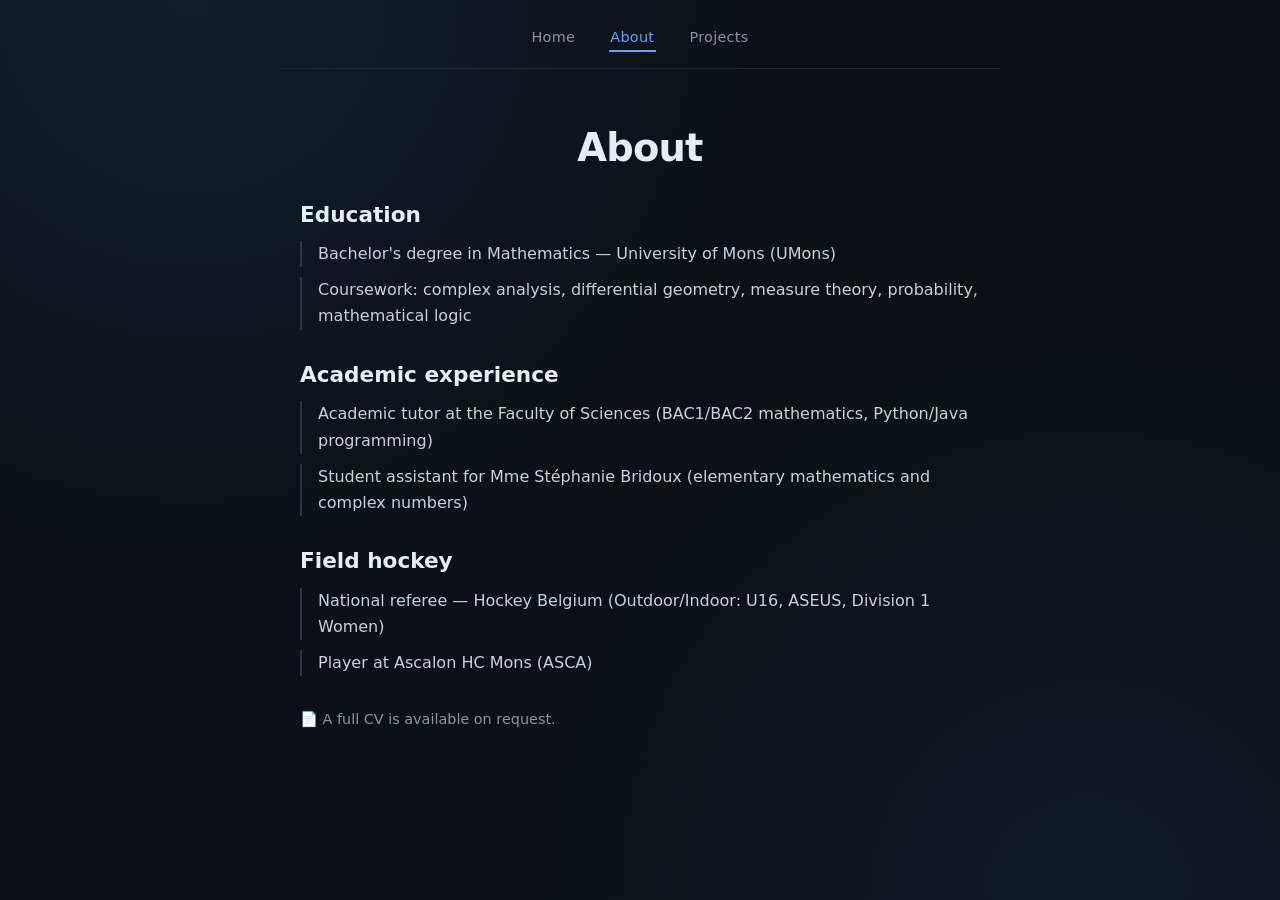
==== about.html @ 814d746b "Redesign: English site, merged contact into homepage, cleanup" ====
<!DOCTYPE html>
<html lang="en">
<head>
  <meta charset="UTF-8">
  <meta name="viewport" content="width=device-width, initial-scale=1.0">
  <title>About — Loïc Pilette</title>
  <link rel="icon" type="image/svg+xml" href="favicon.svg">
  <link rel="stylesheet" href="style.css">
</head>
<body>
  <div class="navbar">
    <button class="nav-toggle" onclick="toggleNav()">☰</button>
    <div class="nav-links" id="navLinks">
      <a href="index.html">Home</a>
      <a href="about.html" class="active">About</a>
      <a href="projects.html">Projects</a>
    </div>
  </div>

  <div class="content">
    <h1>About</h1>

    <h2>Education</h2>
    <ul>
      <li>
        <!-- TODO: describe your degree, specialization, chosen options -->
        Bachelor's degree in Mathematics — University of Mons (UMons)
      </li>
      <li>
        <!-- TODO: mention standout courses or future direction -->
        Coursework: complex analysis, differential geometry, measure theory, probability, mathematical logic
      </li>
    </ul>

    <h2>Academic experience</h2>
    <ul>
      <li>
        <!-- TODO: add dates and specifics of your role -->
        Academic tutor at the Faculty of Sciences (BAC1/BAC2 mathematics, Python/Java programming)
      </li>
      <li>
        <!-- TODO: add a sentence about what this involves -->
        Student assistant for Mme Stéphanie Bridoux (elementary mathematics and complex numbers)
      </li>
    </ul>

    <h2>Field hockey</h2>
    <ul>
      <li>
        <!-- TODO: add how long you've been refereeing, level reached -->
        National referee — Hockey Belgium (Outdoor/Indoor: U16, ASEUS, Division 1 Women)
      </li>
      <li>Player at Ascalon HC Mons (ASCA)</li>
    </ul>

    <p style="margin-top: 2rem; color: #8b949e; font-size: 0.9rem;">
      <!-- TODO: link to a PDF resume/CV here if you have one -->
      📄 A full CV is available on request.
    </p>
  </div>

  <script src="nav.js"></script>
</body>
</html>
---- style.css ----
* {
  margin: 0;
  padding: 0;
  box-sizing: border-box;
}

html {
  font-size: 16px;
  scroll-behavior: smooth;
}

body {
  font-family: 'Segoe UI', system-ui, -apple-system, sans-serif;
  background: #0d1117;
  background-image:
    radial-gradient(circle at 15% 0%, rgba(88, 166, 255, 0.08), transparent 40%),
    radial-gradient(circle at 85% 100%, rgba(88, 166, 255, 0.05), transparent 40%);
  color: #e6edf3;
  display: flex;
  flex-direction: column;
  align-items: center;
  min-height: 100vh;
  padding: 1.5rem;
}

/* --- Navigation --- */

.navbar {
  width: 100%;
  max-width: 720px;
  display: flex;
  align-items: center;
  justify-content: center;
  position: relative;
  margin-bottom: 3.5rem;
  padding-bottom: 1rem;
  border-bottom: 1px solid #21262d;
}

.nav-brand {
  position: absolute;
  left: 0;
  display: flex;
  align-items: center;
  gap: 0.5rem;
  color: #e6edf3;
  text-decoration: none;
  font-weight: 600;
  font-size: 0.95rem;
}

.nav-brand img {
  width: 22px;
  height: 22px;
  border-radius: 5px;
}

.nav-links {
  display: flex;
  gap: 2rem;
}

.nav-links a {
  color: #8b949e;
  text-decoration: none;
  font-size: 0.9rem;
  letter-spacing: 0.02em;
  padding: 0.3rem 0.1rem;
  border-bottom: 2px solid transparent;
  transition: color 0.2s, border-color 0.2s;
}

.nav-links a:hover,
.nav-links a.active {
  color: #58a6ff;
  border-bottom: 2px solid #58a6ff;
}

.nav-toggle {
  display: none;
  background: none;
  border: 1px solid #30363d;
  border-radius: 6px;
  color: #e6edf3;
  font-size: 1.1rem;
  padding: 0.3rem 0.7rem;
  cursor: pointer;
  position: absolute;
  right: 0;
}

/* --- Layout --- */

.card {
  max-width: 560px;
  width: 100%;
  text-align: center;
}

.content {
  max-width: 680px;
  width: 100%;
  text-align: left;
}

h1 {
  font-size: 2.4rem;
  font-weight: 700;
  margin-bottom: 0.6rem;
  text-align: center;
  letter-spacing: -0.02em;
}

h2 {
  font-size: 1.35rem;
  margin: 2rem 0 0.9rem;
  color: #e6edf3;
  font-weight: 600;
}

p.subtitle {
  color: #8b949e;
  font-size: 1.05rem;
  margin-bottom: 2rem;
  text-align: center;
}

p, li {
  color: #c9d1d9;
  line-height: 1.65;
}

ul {
  list-style: none;
  padding-left: 0;
}

li {
  margin-bottom: 0.6rem;
  padding-left: 1rem;
  border-left: 2px solid #30363d;
}

/* --- Links / buttons --- */

.links {
  display: flex;
  gap: 0.8rem;
  justify-content: center;
  flex-wrap: wrap;
}

.links a,
.card-link {
  color: #58a6ff;
  text-decoration: none;
  border: 1px solid #30363d;
  padding: 0.55rem 1.1rem;
  border-radius: 8px;
  font-size: 0.9rem;
  transition: background 0.2s, border-color 0.2s, transform 0.15s;
  display: inline-flex;
  align-items: center;
  gap: 0.4rem;
}

.links a:hover,
.card-link:hover {
  background: #161b22;
  border-color: #58a6ff;
  transform: translateY(-1px);
}

.btn-primary {
  background: #238636 !important;
  border-color: #2ea043 !important;
  color: #ffffff !important;
}

.btn-primary:hover {
  background: #2ea043 !important;
}

/* --- Project cards --- */

.project {
  border: 1px solid #30363d;
  border-radius: 10px;
  padding: 1.2rem 1.4rem;
  margin-bottom: 1.1rem;
  background: rgba(255, 255, 255, 0.015);
  transition: border-color 0.2s;
}

.project:hover {
  border-color: #3d444d;
}

.project h3 {
  color: #e6edf3;
  margin-bottom: 0.4rem;
  font-size: 1.1rem;
}

.project p {
  margin-bottom: 0.6rem;
}

.tag {
  display: inline-block;
  font-size: 0.72rem;
  color: #8b949e;
  border: 1px solid #30363d;
  border-radius: 20px;
  padding: 0.15rem 0.65rem;
  margin: 0.2rem 0.3rem 0 0;
}

/* --- Section divider --- */

.divider {
  width: 100%;
  max-width: 680px;
  border: none;
  border-top: 1px solid #21262d;
  margin: 2.5rem 0;
}

footer {
  margin-top: 2.5rem;
  font-size: 0.8rem;
  color: #484f58;
  text-align: center;
}

/* --- Responsive : mobile (< 600px) --- */

@media (max-width: 600px) {
  body {
    padding: 1.2rem;
  }

  h1 {
    font-size: 1.8rem;
  }

  h2 {
    font-size: 1.2rem;
  }

  .navbar {
    justify-content: flex-start;
  }

  .nav-toggle {
    display: block;
  }

  .nav-links {
    display: none;
    flex-direction: column;
    align-items: center;
    width: 100%;
    gap: 1.2rem;
    margin-top: 3rem;
  }

  .nav-links.open {
    display: flex;
  }

  .links {
    flex-direction: column;
    align-items: stretch;
  }

  .links a {
    justify-content: center;
  }
}
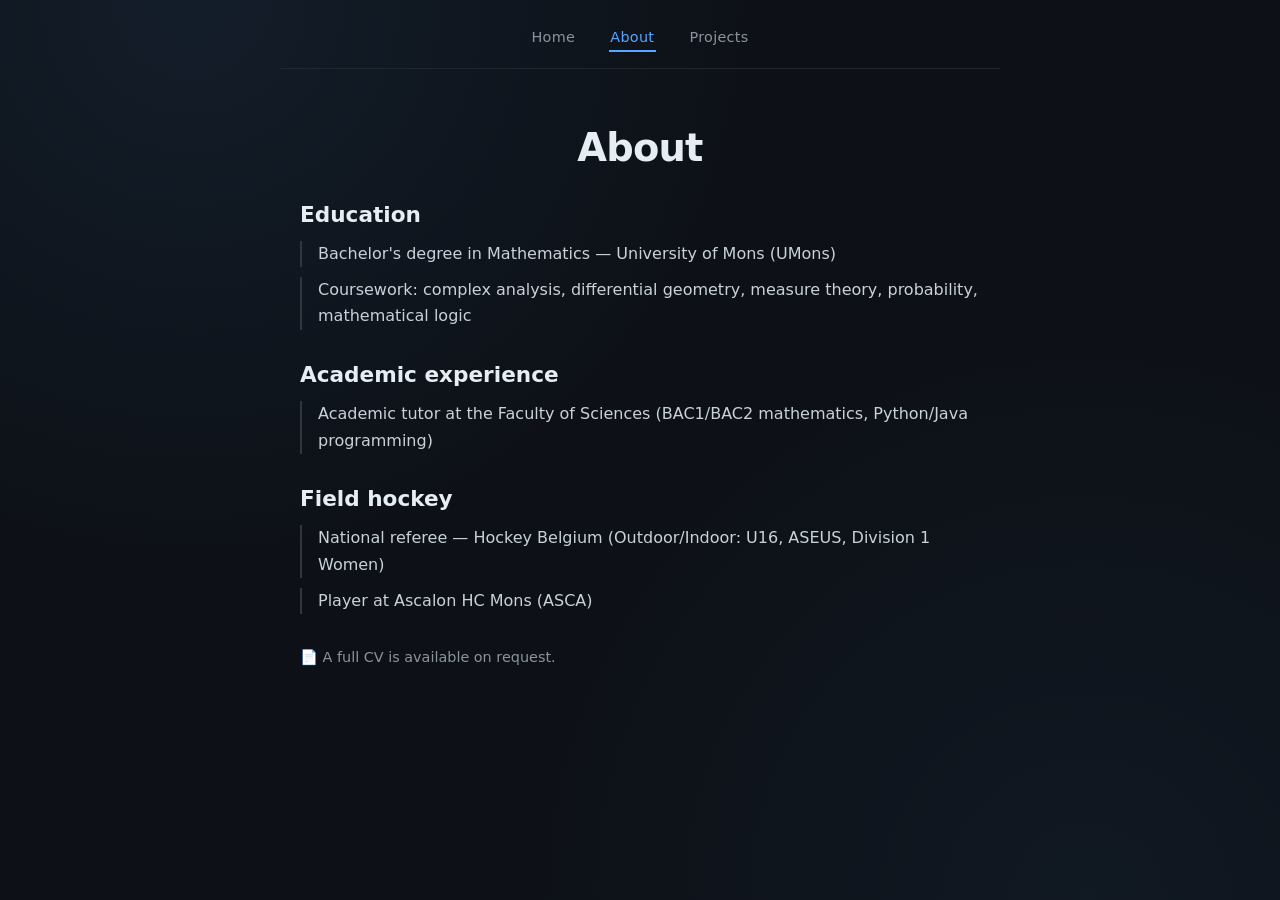
==== commit 9a5a7c5b: "Remake the site" ====
--- a/about.html
+++ b/about.html
@@ -4,30 +4,30 @@
   <meta charset="UTF-8">
   <meta name="viewport" content="width=device-width, initial-scale=1.0">
   <title>About — Loïc Pilette</title>
+  <meta name="description" content="About Loïc Pilette: mathematics background, academic tutoring experience, and field hockey refereeing with Hockey Belgium.">
   <link rel="icon" type="image/svg+xml" href="favicon.svg">
   <link rel="stylesheet" href="style.css">
 </head>
 <body>
-  <div class="navbar">
-    <button class="nav-toggle" onclick="toggleNav()">☰</button>
+  <nav class="navbar">
+    <button class="nav-toggle" onclick="toggleNav()" aria-expanded="false" aria-controls="navLinks" aria-label="Toggle navigation menu">☰</button>
     <div class="nav-links" id="navLinks">
       <a href="index.html">Home</a>
-      <a href="about.html" class="active">About</a>
+      <a href="about.html" class="active" aria-current="page">About</a>
       <a href="projects.html">Projects</a>
     </div>
-  </div>
+  </nav>
 
-  <div class="content">
+  <main class="content">
     <h1>About</h1>
 
     <h2>Education</h2>
     <ul>
       <li>
-        <!-- TODO: describe your degree, specialization, chosen options -->
         Bachelor's degree in Mathematics — University of Mons (UMons)
+        <!-- TODO: add graduation year / current status (e.g. "graduating June 2026, starting Master's in ...") -->
       </li>
       <li>
-        <!-- TODO: mention standout courses or future direction -->
         Coursework: complex analysis, differential geometry, measure theory, probability, mathematical logic
       </li>
     </ul>
@@ -35,29 +35,25 @@
     <h2>Academic experience</h2>
     <ul>
       <li>
-        <!-- TODO: add dates and specifics of your role -->
         Academic tutor at the Faculty of Sciences (BAC1/BAC2 mathematics, Python/Java programming)
-      </li>
-      <li>
-        <!-- TODO: add a sentence about what this involves -->
-        Student assistant for Mme Stéphanie Bridoux (elementary mathematics and complex numbers)
+        <!-- TODO: add dates and a one-line description of what tutoring involved -->
       </li>
     </ul>
 
     <h2>Field hockey</h2>
     <ul>
       <li>
-        <!-- TODO: add how long you've been refereeing, level reached -->
         National referee — Hockey Belgium (Outdoor/Indoor: U16, ASEUS, Division 1 Women)
+        <!-- TODO: add how many years refereeing and any progression -->
       </li>
       <li>Player at Ascalon HC Mons (ASCA)</li>
     </ul>
 
     <p style="margin-top: 2rem; color: #8b949e; font-size: 0.9rem;">
-      <!-- TODO: link to a PDF resume/CV here if you have one -->
+      <!-- TODO: link directly to a PDF once you have one, e.g. <a href="cv.pdf">Download my CV</a> -->
       📄 A full CV is available on request.
     </p>
-  </div>
+  </main>
 
   <script src="nav.js"></script>
 </body>
--- a/style.css
+++ b/style.css
@@ -21,6 +21,14 @@
   align-items: center;
   min-height: 100vh;
   padding: 1.5rem;
+}
+
+/* --- Accessibility: visible focus ring for keyboard nav --- */
+
+:focus-visible {
+  outline: 2px solid #58a6ff;
+  outline-offset: 2px;
+  border-radius: 4px;
 }
 
 /* --- Navigation --- */
@@ -278,3 +286,15 @@
     justify-content: center;
   }
 }
+
+/* --- Respect user's motion preferences --- */
+
+@media (prefers-reduced-motion: reduce) {
+  html {
+    scroll-behavior: auto;
+  }
+
+  * {
+    transition: none !important;
+  }
+}
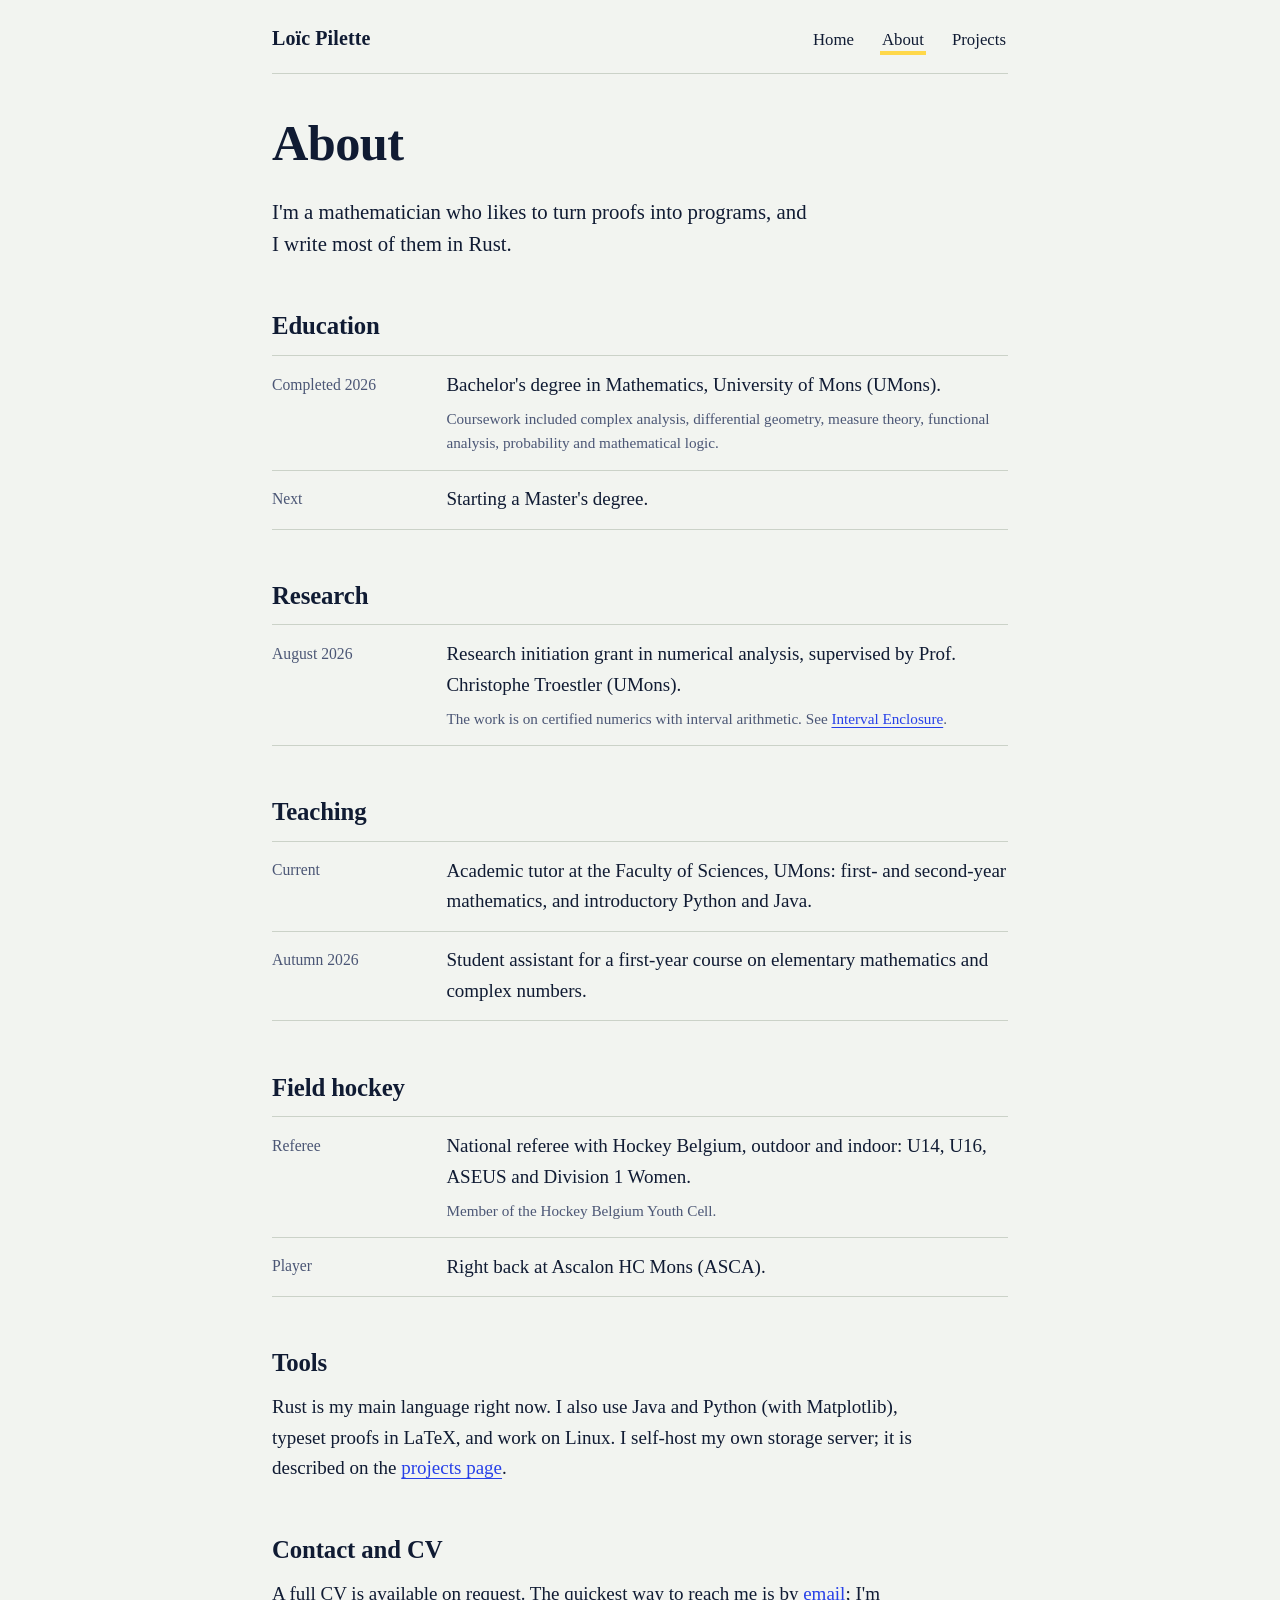
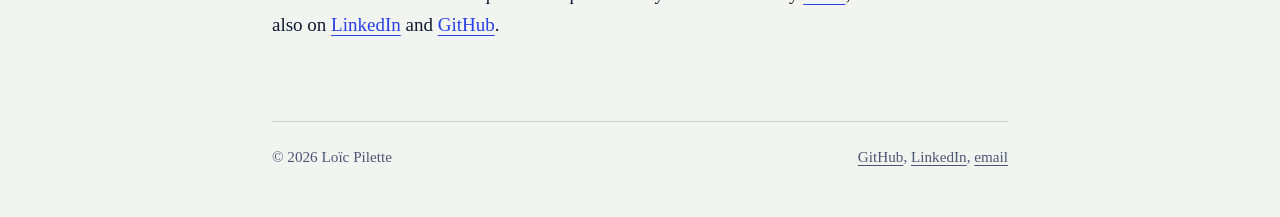
==== commit 87081412: "Change all the site" ====
--- a/about.html
+++ b/about.html
@@ -2,59 +2,88 @@
 <html lang="en">
 <head>
   <meta charset="UTF-8">
-  <meta name="viewport" content="width=device-width, initial-scale=1.0">
-  <title>About — Loïc Pilette</title>
-  <meta name="description" content="About Loïc Pilette: mathematics background, academic tutoring experience, and field hockey refereeing with Hockey Belgium.">
+  <meta name="viewport" content="width=device-width, initial-scale=1">
+  <title>About Loïc Pilette: mathematics, research and field hockey</title>
+  <meta name="description" content="Loïc Pilette: mathematics degree from UMons, research in numerical analysis, tutoring, and national field hockey refereeing with Hockey Belgium.">
+  <meta property="og:title" content="About Loïc Pilette">
+  <meta property="og:description" content="Loïc Pilette: mathematics degree from UMons, research in numerical analysis, tutoring, and national field hockey refereeing with Hockey Belgium.">
+  <meta property="og:type" content="website">
+  <meta property="og:url" content="https://loicpil.github.io/about.html">
+  <meta name="theme-color" content="#f2f4f0" media="(prefers-color-scheme: light)">
+  <meta name="theme-color" content="#0b1124" media="(prefers-color-scheme: dark)">
   <link rel="icon" type="image/svg+xml" href="favicon.svg">
+  <link rel="preload" href="fonts/stix-two-text-latin-400-normal.woff2" as="font" type="font/woff2" crossorigin>
   <link rel="stylesheet" href="style.css">
 </head>
 <body>
-  <nav class="navbar">
-    <button class="nav-toggle" onclick="toggleNav()" aria-expanded="false" aria-controls="navLinks" aria-label="Toggle navigation menu">☰</button>
-    <div class="nav-links" id="navLinks">
-      <a href="index.html">Home</a>
-      <a href="about.html" class="active" aria-current="page">About</a>
-      <a href="projects.html">Projects</a>
-    </div>
-  </nav>
+  <a class="skip" href="#main">Skip to content</a>
+  <div class="page">
+    <header class="top">
+      <a class="mark" href="index.html">Loïc Pilette</a>
+      <nav aria-label="Main">
+        <a href="index.html">Home</a>
+        <a href="about.html" aria-current="page">About</a>
+        <a href="projects.html">Projects</a>
+      </nav>
+    </header>
 
-  <main class="content">
-    <h1>About</h1>
+    <main id="main">
 
-    <h2>Education</h2>
-    <ul>
-      <li>
-        Bachelor's degree in Mathematics — University of Mons (UMons)
-        <!-- TODO: add graduation year / current status (e.g. "graduating June 2026, starting Master's in ...") -->
-      </li>
-      <li>
-        Coursework: complex analysis, differential geometry, measure theory, probability, mathematical logic
-      </li>
-    </ul>
+      <h1>About</h1>
+      <p class="lede">I'm a mathematician who likes to turn proofs into programs, and I write most of them in Rust.</p>
 
-    <h2>Academic experience</h2>
-    <ul>
-      <li>
-        Academic tutor at the Faculty of Sciences (BAC1/BAC2 mathematics, Python/Java programming)
-        <!-- TODO: add dates and a one-line description of what tutoring involved -->
-      </li>
-    </ul>
+      <h2>Education</h2>
+      <dl class="facts">
+        <div><dt>Completed 2026</dt>
+          <dd><p>Bachelor's degree in Mathematics, University of Mons (UMons).</p>
+              <p class="muted small">Coursework included complex analysis, differential geometry, measure theory,
+              functional analysis, probability and mathematical logic.</p></dd></div>
+        <div><dt>Next</dt>
+          <dd>Starting a Master's degree.</dd></div>
+      </dl>
 
-    <h2>Field hockey</h2>
-    <ul>
-      <li>
-        National referee — Hockey Belgium (Outdoor/Indoor: U16, ASEUS, Division 1 Women)
-        <!-- TODO: add how many years refereeing and any progression -->
-      </li>
-      <li>Player at Ascalon HC Mons (ASCA)</li>
-    </ul>
+      <h2>Research</h2>
+      <dl class="facts">
+        <div><dt>August 2026</dt>
+          <dd><p>Research initiation grant in numerical analysis, supervised by Prof. Christophe Troestler (UMons).</p>
+              <p class="muted small">The work is on certified numerics with interval arithmetic. See
+              <a href="interval-enclosure.html">Interval Enclosure</a>.</p></dd></div>
+      </dl>
 
-    <p style="margin-top: 2rem; color: #8b949e; font-size: 0.9rem;">
-      <!-- TODO: link directly to a PDF once you have one, e.g. <a href="cv.pdf">Download my CV</a> -->
-      📄 A full CV is available on request.
-    </p>
-  </main>
+      <h2>Teaching</h2>
+      <dl class="facts">
+        <div><dt>Current</dt>
+          <dd>Academic tutor at the Faculty of Sciences, UMons: first- and second-year mathematics,
+              and introductory Python and Java.</dd></div>
+        <div><dt>Autumn 2026</dt>
+          <dd>Student assistant for a first-year course on elementary mathematics and complex numbers.</dd></div>
+      </dl>
 
-  <script src="nav.js"></script>
+      <h2>Field hockey</h2>
+      <dl class="facts">
+        <div><dt>Referee</dt>
+          <dd><p>National referee with Hockey Belgium, outdoor and indoor: U14, U16, ASEUS and Division 1 Women.</p>
+              <p class="muted small">Member of the Hockey Belgium Youth Cell.</p></dd></div>
+        <div><dt>Player</dt>
+          <dd>Right back at Ascalon HC Mons (ASCA).</dd></div>
+      </dl>
+
+      <h2>Tools</h2>
+      <p class="prose">Rust is my main language right now. I also use Java and Python (with Matplotlib), typeset
+        proofs in LaTeX, and work on Linux. I self-host my own storage server; it is described on the
+        <a href="projects.html">projects page</a>.</p>
+
+      <h2>Contact and CV</h2>
+      <p class="prose">A full CV is available on request. The quickest way to reach me is by
+        <a href="mailto:piletteloic@gmail.com">email</a>; I'm also on <a href="https://www.linkedin.com/in/loic-pilette">LinkedIn</a> and
+        <a href="https://github.com/LoicPil">GitHub</a>.</p>
+    </main>
+
+    <footer class="foot">
+      <span>&copy; 2026 Loïc Pilette</span>
+      <span><a href="https://github.com/LoicPil">GitHub</a>, <a href="https://www.linkedin.com/in/loic-pilette">LinkedIn</a>, <a href="mailto:piletteloic@gmail.com">email</a></span>
+    </footer>
+  </div>
+
 </body>
 </html>
--- a/style.css
+++ b/style.css
@@ -1,300 +1,643 @@
-* {
+/* ------------------------------------------------------------------
+   Loïc Pilette: personal site
+   Tracing-paper light theme, ink-navy text, ultramarine links, and a
+   yellow "highlighter band" used only where the site shows an interval.
+   ------------------------------------------------------------------ */
+
+@font-face {
+  font-family: 'STIX Two Text';
+  src: url(fonts/stix-two-text-latin-400-normal.woff2) format('woff2');
+  font-weight: 400; font-style: normal; font-display: swap;
+  unicode-range: U+0000-00FF, U+0131, U+0152-0153, U+02BB-02BC, U+02C6, U+02DA, U+02DC, U+2000-206F, U+2074, U+20AC, U+2122, U+2191, U+2193, U+2212, U+2215, U+FEFF, U+FFFD;
+}
+@font-face {
+  font-family: 'STIX Two Text';
+  src: url(fonts/stix-two-text-latin-400-italic.woff2) format('woff2');
+  font-weight: 400; font-style: italic; font-display: swap;
+  unicode-range: U+0000-00FF, U+0131, U+0152-0153, U+02BB-02BC, U+02C6, U+02DA, U+02DC, U+2000-206F, U+2074, U+20AC, U+2122, U+2191, U+2193, U+2212, U+2215, U+FEFF, U+FFFD;
+}
+@font-face {
+  font-family: 'STIX Two Text';
+  src: url(fonts/stix-two-text-latin-600-normal.woff2) format('woff2');
+  font-weight: 600; font-style: normal; font-display: swap;
+  unicode-range: U+0000-00FF, U+0131, U+0152-0153, U+02BB-02BC, U+02C6, U+02DA, U+02DC, U+2000-206F, U+2074, U+20AC, U+2122, U+2191, U+2193, U+2212, U+2215, U+FEFF, U+FFFD;
+}
+@font-face {
+  font-family: 'STIX Two Text';
+  src: url(fonts/stix-two-text-latin-600-italic.woff2) format('woff2');
+  font-weight: 600; font-style: italic; font-display: swap;
+  unicode-range: U+0000-00FF, U+0131, U+0152-0153, U+02BB-02BC, U+02C6, U+02DA, U+02DC, U+2000-206F, U+2074, U+20AC, U+2122, U+2191, U+2193, U+2212, U+2215, U+FEFF, U+FFFD;
+}
+@font-face {
+  font-family: 'STIX Two Text';
+  src: url(fonts/stix-two-text-latin-ext-400-normal.woff2) format('woff2');
+  font-weight: 400; font-style: normal; font-display: swap;
+  unicode-range: U+0100-02BA, U+02BD-02C5, U+02C7-02CC, U+02CE-02D7, U+02DD-02FF, U+0304, U+0308, U+0329, U+1D00-1DBF, U+1E00-1E9F, U+1EF2-1EFF, U+2020, U+20A0-20AB, U+20AD-20C0, U+2113, U+2C60-2C7F, U+A720-A7FF;
+}
+@font-face {
+  font-family: 'STIX Two Text';
+  src: url(fonts/stix-two-text-greek-400-normal.woff2) format('woff2');
+  font-weight: 400; font-style: normal; font-display: swap;
+  unicode-range: U+0370-03FF;
+}
+@font-face {
+  font-family: 'STIX Two Text';
+  src: url(fonts/stix-two-text-greek-400-italic.woff2) format('woff2');
+  font-weight: 400; font-style: italic; font-display: swap;
+  unicode-range: U+0370-03FF;
+}
+@font-face {
+  font-family: 'Martian Mono';
+  src: url(fonts/martian-mono-latin-wght-normal.woff2) format('woff2-variations');
+  font-weight: 100 800; font-style: normal; font-display: swap;
+  unicode-range: U+0000-00FF, U+0131, U+0152-0153, U+02BB-02BC, U+02C6, U+02DA, U+02DC, U+2000-206F, U+2074, U+20AC, U+2122, U+2191, U+2193, U+2212, U+2215, U+FEFF, U+FFFD;
+}
+@font-face {
+  font-family: 'Martian Mono';
+  src: url(fonts/martian-mono-latin-ext-wght-normal.woff2) format('woff2-variations');
+  font-weight: 100 800; font-style: normal; font-display: swap;
+  unicode-range: U+0100-02BA, U+02BD-02C5, U+02C7-02CC, U+02CE-02D7, U+02DD-02FF, U+0304, U+0308, U+0329, U+1D00-1DBF, U+1E00-1E9F, U+1EF2-1EFF, U+2020, U+20A0-20AB, U+20AD-20C0, U+2113, U+2C60-2C7F, U+A720-A7FF;
+}
+
+:root {
+  color-scheme: light dark;
+
+  --paper: #f2f4f0;
+  --panel: #fbfcfa;
+  --ink: #101b33;
+  --muted: #4b5675;
+  --rule: #cbd2c8;
+  --link: #2740e8;
+  --band: #ffd84a;
+  --band-ink: #101b33;
+  --ok: #17692f;
+  --bad: #b3261e;
+
+  --code-bg: #0e1630;
+  --code-bar: #17224a;
+  --code-line: #2a3868;
+  --code-ink: #e7ecff;
+  --code-dim: #93a0c8;
+
+  --serif: 'STIX Two Text', 'Iowan Old Style', 'Palatino Linotype', Palatino, 'Times New Roman', serif;
+  --mono: 'Martian Mono', ui-monospace, 'SFMono-Regular', 'Cascadia Code', Consolas, monospace;
+  --term: ui-monospace, 'SFMono-Regular', Menlo, Consolas, 'DejaVu Sans Mono', 'Liberation Mono', monospace;
+  --math: 'STIX Two Math', 'Cambria Math', 'Latin Modern Math', 'STIX Two Text', serif;
+
+  --measure: 40rem;
+  --page: 46rem;
+}
+
+@media (prefers-color-scheme: dark) {
+  :root {
+    --paper: #0b1124;
+    --panel: #111a35;
+    --ink: #e8ecfa;
+    --muted: #a3afd2;
+    --rule: #26315a;
+    --link: #9fb1ff;
+    --band: #e8c23a;
+    --band-ink: #0b1124;
+    --ok: #7ee787;
+    --bad: #ff8f87;
+
+    --code-bg: #070c1d;
+    --code-bar: #101a3b;
+    --code-line: #25305a;
+  }
+}
+
+*, *::before, *::after { box-sizing: border-box; }
+
+html {
+  font-size: 100%;
+  -webkit-text-size-adjust: 100%;
+  scroll-behavior: smooth;
+}
+
+body {
   margin: 0;
-  padding: 0;
-  box-sizing: border-box;
-}
-
-html {
-  font-size: 16px;
-  scroll-behavior: smooth;
-}
-
-body {
-  font-family: 'Segoe UI', system-ui, -apple-system, sans-serif;
-  background: #0d1117;
-  background-image:
-    radial-gradient(circle at 15% 0%, rgba(88, 166, 255, 0.08), transparent 40%),
-    radial-gradient(circle at 85% 100%, rgba(88, 166, 255, 0.05), transparent 40%);
-  color: #e6edf3;
+  background: var(--paper);
+  color: var(--ink);
+  font-family: var(--serif);
+  font-size: 1.1875rem;
+  line-height: 1.62;
+  font-kerning: normal;
+  text-rendering: optimizeLegibility;
+}
+
+::selection { background: var(--band); color: var(--band-ink); }
+
+:focus-visible {
+  outline: 3px solid var(--link);
+  outline-offset: 3px;
+  border-radius: 2px;
+}
+
+img, svg { max-width: 100%; }
+
+/* ---------- Layout ---------- */
+
+.page {
+  width: min(100% - 2.5rem, var(--page));
+  margin-inline: auto;
+}
+
+main { display: block; padding-block: 2.5rem 4rem; }
+
+.skip {
+  position: absolute;
+  left: 1rem; top: -4rem;
+  background: var(--ink); color: var(--paper);
+  padding: 0.5rem 0.9rem;
+  z-index: 10;
+  text-decoration: none;
+}
+.skip:focus { top: 1rem; }
+
+/* ---------- Header and footer ---------- */
+
+.top {
   display: flex;
-  flex-direction: column;
-  align-items: center;
-  min-height: 100vh;
-  padding: 1.5rem;
-}
-
-/* --- Accessibility: visible focus ring for keyboard nav --- */
-
-:focus-visible {
-  outline: 2px solid #58a6ff;
-  outline-offset: 2px;
-  border-radius: 4px;
-}
-
-/* --- Navigation --- */
-
-.navbar {
+  flex-wrap: wrap;
+  align-items: baseline;
+  justify-content: space-between;
+  gap: 0.4rem 1.5rem;
+  padding-block: 1.4rem 1.1rem;
+  border-bottom: 1px solid var(--rule);
+}
+
+.mark {
+  font-weight: 600;
+  font-size: 1.25rem;
+  letter-spacing: 0.005em;
+  color: var(--ink);
+  text-decoration: none;
+}
+
+.top nav { display: flex; gap: 1.5rem; }
+
+.top nav a {
+  color: var(--ink);
+  text-decoration: none;
+  font-size: 1.05rem;
+  padding: 0 0.12em 0.1em;
+  background: linear-gradient(var(--band), var(--band)) no-repeat 0 100% / 0 0.26em;
+  transition: background-size 0.2s ease;
+}
+.top nav a:hover { background-size: 100% 0.26em; }
+.top nav a[aria-current="page"] { background-size: 100% 0.26em; }
+
+.foot {
+  border-top: 1px solid var(--rule);
+  padding-block: 1.4rem 3rem;
+  color: var(--muted);
+  font-size: 0.95rem;
+  display: flex;
+  flex-wrap: wrap;
+  gap: 0.4rem 1.5rem;
+  justify-content: space-between;
+}
+.foot a { color: inherit; }
+
+/* ---------- Type ---------- */
+
+h1, h2, h3 { font-weight: 600; line-height: 1.18; margin: 0; }
+
+h1 {
+  font-size: clamp(2.05rem, 5.4vw, 3.15rem);
+  letter-spacing: -0.012em;
+  max-width: 19ch;
+  text-wrap: balance;
+}
+h1.long { max-width: 24ch; }
+
+h2 {
+  font-size: 1.55rem;
+  margin-top: 3.2rem;
+  margin-bottom: 0.9rem;
+  letter-spacing: -0.005em;
+}
+h3 { font-size: 1.15rem; margin-top: 1.8rem; margin-bottom: 0.4rem; }
+
+p { margin: 0 0 1.05rem; }
+.prose, .prose > * { max-width: var(--measure); }
+.prose > .wide { max-width: none; }
+
+.lede {
+  font-size: 1.3rem;
+  line-height: 1.55;
+  max-width: 34rem;
+  margin-top: 1.4rem;
+  color: var(--ink);
+}
+
+.muted { color: var(--muted); }
+.small { font-size: 0.95rem; }
+
+a { color: var(--link); text-underline-offset: 0.2em; text-decoration-thickness: 1px; }
+a:hover { text-decoration-thickness: 2px; }
+
+ul, ol { margin: 0 0 1.2rem; padding-left: 1.3rem; }
+li { margin-bottom: 0.4rem; padding-left: 0.2rem; }
+li::marker { color: var(--muted); }
+
+hr { border: 0; border-top: 1px solid var(--rule); margin: 2.5rem 0; }
+
+strong { font-weight: 600; }
+
+code, kbd {
+  font-family: var(--mono);
+  font-size: 0.74em;
+  font-weight: 450;
+  background: color-mix(in srgb, var(--rule) 45%, transparent);
+  padding: 0.12em 0.4em;
+  border-radius: 3px;
+  overflow-wrap: anywhere;
+}
+
+math { font-family: var(--math); font-size: 1.06em; }
+
+/* Definition lists used for facts (role, place, dates) */
+.facts { margin: 0 0 1.5rem; }
+.facts > div {
+  display: grid;
+  grid-template-columns: 9.5rem 1fr;
+  gap: 0.2rem 1.4rem;
+  padding-block: 0.85rem;
+  border-top: 1px solid var(--rule);
+}
+.facts > div:last-child { border-bottom: 1px solid var(--rule); }
+.facts dt { color: var(--muted); font-size: 0.98rem; padding-top: 0.12rem; }
+.facts dd { margin: 0; }
+.facts dd p { margin-bottom: 0.4rem; }
+.facts dd p:last-child { margin-bottom: 0; }
+
+@media (max-width: 34rem) {
+  .facts > div { grid-template-columns: 1fr; }
+}
+
+/* ---------- Links styled as actions ---------- */
+
+.actions { display: flex; flex-wrap: wrap; gap: 0.7rem 1.1rem; margin: 1.8rem 0 0; padding: 0; list-style: none; }
+.actions li { margin: 0; padding: 0; }
+.btn {
+  display: inline-block;
+  font-family: var(--serif);
+  font-size: 1.05rem;
+  padding: 0.5rem 1.05rem;
+  border: 1px solid var(--ink);
+  color: var(--ink);
+  background: transparent;
+  text-decoration: none;
+  border-radius: 2px;
+}
+.btn:hover { background: var(--band); color: var(--band-ink); border-color: var(--band-ink); }
+.btn.solid { background: var(--ink); color: var(--paper); }
+.btn.solid:hover { background: var(--band); color: var(--band-ink); }
+
+/* ---------- Project list ---------- */
+
+.works { list-style: none; margin: 0; padding: 0; }
+.works > li {
+  margin: 0;
+  padding: 1.4rem 0 1.5rem;
+  border-top: 1px solid var(--rule);
+  display: grid;
+  grid-template-columns: 1fr auto;
+  gap: 0.2rem 1.5rem;
+}
+.works > li:last-child { border-bottom: 1px solid var(--rule); }
+.works + p { margin-top: 1.1rem; }
+.works h3 { margin: 0; font-size: 1.3rem; grid-column: 1; }
+.works h3 a { color: var(--ink); text-decoration-color: var(--band); text-decoration-thickness: 3px; }
+.works h3 a:hover { text-decoration-color: var(--link); }
+.works p { grid-column: 1 / -1; margin: 0.45rem 0 0.2rem; max-width: var(--measure); }
+.works .stack { grid-column: 1 / -1; margin: 0.2rem 0 0; font-family: var(--mono); font-size: 0.72rem; color: var(--muted); }
+.works .live {
+  grid-column: 2; grid-row: 1;
+  align-self: center;
+  font-family: var(--mono);
+  font-size: 0.7rem;
+  padding: 0.18rem 0.55rem;
+  border: 1px solid var(--ink);
+  border-radius: 2px;
+  background: var(--band);
+  color: var(--band-ink);
+  white-space: nowrap;
+}
+@media (max-width: 34rem) {
+  .works > li { grid-template-columns: 1fr; }
+  .works .live { grid-column: 1; grid-row: auto; justify-self: start; margin-top: 0.5rem; }
+}
+
+/* ---------- Tables ---------- */
+
+.table-wrap { overflow-x: auto; margin: 0 0 1.6rem; max-width: 100%; }
+table { border-collapse: collapse; width: 100%; font-size: 0.98rem; }
+th, td { text-align: left; padding: 0.55rem 0.9rem 0.55rem 0; border-top: 1px solid var(--rule); vertical-align: top; }
+th { font-weight: 600; color: var(--muted); font-size: 0.92rem; border-top: 0; border-bottom: 1px solid var(--ink); }
+tr:last-child td { border-bottom: 1px solid var(--rule); }
+td code { white-space: nowrap; }
+
+/* ---------- Interval panel (home + project page) ---------- */
+
+.enclosure {
+  margin: 2.4rem 0 0.6rem;
+  border: 1px solid var(--ink);
+  background: var(--panel);
+  border-radius: 2px;
+}
+
+.enc-head {
+  padding: 1rem 1.2rem 0.9rem;
+  border-bottom: 1px solid var(--rule);
+}
+.enc-head h2, .enc-head .enc-title {
+  margin: 0;
+  font-size: 1.15rem;
+  font-weight: 600;
+}
+.enc-head p { margin: 0.25rem 0 0; font-size: 0.98rem; color: var(--muted); }
+.enc-head p.enc-title { margin: 0; color: var(--ink); }
+
+.enc-body { padding: 1.1rem 1.2rem 1.3rem; }
+
+.enc-controls { display: flex; flex-wrap: wrap; align-items: center; gap: 0.5rem 1.2rem; margin-bottom: 1.2rem; }
+.enc-controls label { font-size: 1rem; }
+.enc-n { font-family: var(--mono); font-size: 0.85rem; font-weight: 600; font-variant-numeric: tabular-nums; }
+
+.enc-controls input[type="range"] {
+  flex: 1 1 14rem;
+  min-width: 10rem;
+  accent-color: var(--link);
+  height: 2rem;
+}
+
+.enc-numbers {
+  display: grid;
+  grid-template-columns: auto 1fr;
+  gap: 0.35rem 1rem;
+  align-items: baseline;
+  font-family: var(--mono);
+  font-size: clamp(0.78rem, 2.9vw, 1.02rem);
+  font-variant-numeric: tabular-nums;
+  margin: 0 0 1.3rem;
+}
+.enc-numbers dt { color: var(--muted); font-family: var(--serif); font-size: 1rem; }
+.enc-numbers dd { margin: 0; white-space: nowrap; }
+.enc-numbers .sure { font-weight: 700; background: var(--band); color: var(--band-ink); padding: 0.05em 0 0.05em 0.15em; }
+.enc-numbers .rest { color: var(--muted); }
+.enc-numbers sup { font-size: 0.7em; line-height: 0; position: relative; top: -0.15em; }
+
+.enc-axis {
+  position: relative;
+  height: 2.6rem;
+  margin: 0.4rem 0.4rem 1.6rem;
+}
+.enc-axis .line {
+  position: absolute; left: 0; right: 0; top: 0.9rem;
+  height: 1px; background: var(--ink);
+}
+.enc-axis .tick {
+  position: absolute; top: 0.55rem; width: 1px; height: 0.7rem; background: var(--ink);
+}
+.enc-axis .tick-label {
+  position: absolute; top: 1.45rem;
+  transform: translateX(-50%);
+  font-family: var(--mono); font-size: 0.66rem; color: var(--muted);
+  white-space: nowrap;
+}
+.enc-axis .tick-label.left { transform: none; }
+.enc-axis .tick-label.right { transform: translateX(-100%); }
+.enc-axis .truth {
+  position: absolute; top: 0.2rem; width: 2px; height: 1.4rem; background: var(--link);
+}
+.enc-axis .truth-label {
+  position: absolute; top: -0.45rem; transform: translateX(-50%);
+  font-family: var(--mono); font-size: 0.7rem; color: var(--link); font-weight: 600;
+}
+.enc-axis .band {
+  position: absolute; top: 0.55rem; height: 0.7rem;
+  background: var(--band);
+  border: 1px solid var(--band-ink);
+  min-width: 4px;
+  transition: left 0.35s ease, width 0.35s ease;
+}
+
+.enc-status {
+  margin: 0;
+  font-size: 0.98rem;
+  color: var(--muted);
+}
+.enc-status .check { color: var(--ok); font-weight: 600; }
+.enc-note { margin: 0.8rem 0 0; font-size: 0.95rem; color: var(--muted); max-width: none; }
+
+@media (prefers-reduced-motion: reduce) {
+  html { scroll-behavior: auto; }
+  .enc-axis .band { transition: none; }
+  .top nav a { transition: none; }
+}
+
+/* ---------- Code blocks (code.js) ---------- */
+
+.codeblock {
+  margin: 1.5rem 0 1.8rem;
+  background: var(--code-bg);
+  color: var(--code-ink);
+  border: 1px solid var(--code-line);
+  border-radius: 2px;
+  overflow: hidden;
+  max-width: 100%;
+}
+
+.codeblock-bar {
+  display: flex; align-items: center; justify-content: space-between; gap: 0.6rem;
+  padding: 0.4rem 0.6rem 0.4rem 0.9rem;
+  background: var(--code-bar);
+  border-bottom: 1px solid var(--code-line);
+}
+.codeblock-title { font-family: var(--mono); font-size: 0.7rem; color: var(--code-dim); overflow-wrap: anywhere; }
+.codeblock-actions { display: flex; gap: 0.4rem; flex-wrap: wrap; justify-content: flex-end; }
+
+.codeblock-btn {
+  font-family: var(--mono);
+  font-size: 0.68rem;
+  color: var(--code-ink);
+  background: transparent;
+  border: 1px solid var(--code-line);
+  border-radius: 2px;
+  padding: 0.28rem 0.65rem;
+  cursor: pointer;
+  text-decoration: none;
+  line-height: 1.4;
+}
+.codeblock-btn:hover:not(:disabled) { background: var(--band); color: #101b33; border-color: var(--band); }
+.codeblock-btn:disabled { color: var(--code-dim); cursor: progress; }
+.codeblock-btn.primary { background: var(--band); color: #101b33; border-color: var(--band); font-weight: 600; }
+.codeblock-btn.primary:hover:not(:disabled) { background: #fff; border-color: #fff; }
+.codeblock .codeblock-btn:focus-visible { outline-color: var(--band); }
+
+.codeblock pre, .codeblock textarea {
+  margin: 0;
+  padding: 0.95rem 1.05rem;
+  font-family: var(--mono);
+  font-size: 0.72rem;
+  line-height: 1.7;
+  color: var(--code-ink);
+  tab-size: 4;
+}
+.codeblock pre { overflow-x: auto; }
+.codeblock pre code { background: none; padding: 0; font-size: inherit; color: inherit; font-weight: inherit; overflow-wrap: normal; }
+
+.codeblock textarea {
+  display: block;
   width: 100%;
-  max-width: 720px;
-  display: flex;
-  align-items: center;
-  justify-content: center;
-  position: relative;
-  margin-bottom: 3.5rem;
-  padding-bottom: 1rem;
-  border-bottom: 1px solid #21262d;
-}
-
-.nav-brand {
-  position: absolute;
-  left: 0;
-  display: flex;
-  align-items: center;
-  gap: 0.5rem;
-  color: #e6edf3;
-  text-decoration: none;
-  font-weight: 600;
-  font-size: 0.95rem;
-}
-
-.nav-brand img {
-  width: 22px;
-  height: 22px;
-  border-radius: 5px;
-}
-
-.nav-links {
-  display: flex;
-  gap: 2rem;
-}
-
-.nav-links a {
-  color: #8b949e;
-  text-decoration: none;
-  font-size: 0.9rem;
-  letter-spacing: 0.02em;
-  padding: 0.3rem 0.1rem;
-  border-bottom: 2px solid transparent;
-  transition: color 0.2s, border-color 0.2s;
-}
-
-.nav-links a:hover,
-.nav-links a.active {
-  color: #58a6ff;
-  border-bottom: 2px solid #58a6ff;
-}
-
-.nav-toggle {
-  display: none;
-  background: none;
-  border: 1px solid #30363d;
-  border-radius: 6px;
-  color: #e6edf3;
-  font-size: 1.1rem;
-  padding: 0.3rem 0.7rem;
+  min-height: 14rem;
+  max-height: 34rem;
+  background: var(--code-bg);
+  border: 0;
+  border-radius: 0;
+  resize: vertical;
+  white-space: pre;
+  overflow: auto;
+}
+.codeblock textarea:focus-visible { outline: 2px solid var(--band); outline-offset: -2px; }
+
+.codeblock figcaption {
+  padding: 0.6rem 0.95rem;
+  border-top: 1px solid var(--code-line);
+  font-family: var(--serif);
+  font-size: 0.92rem;
+  color: var(--code-dim);
+  line-height: 1.5;
+}
+.codeblock figcaption code { background: rgba(255, 255, 255, 0.08); }
+
+.codeblock-output {
+  border-top: 1px solid var(--code-line);
+  padding: 0.75rem 1.05rem;
+  font-family: var(--term);
+  font-size: 0.8rem;
+  color: var(--code-dim);
+  background: #060a18;
+}
+.codeblock-output pre { padding: 0; margin: 0; white-space: pre; overflow-x: auto; line-height: 1.3; font-size: inherit; font-family: inherit; }
+.codeblock-stdout { color: #7ee787 !important; }
+.codeblock-output.is-error, .codeblock-stderr { color: #ff8f87 !important; }
+
+.tok-comment { color: #8693bd; font-style: italic; }
+.tok-string  { color: #a5d6ff; }
+.tok-number  { color: #ffd84a; }
+.tok-keyword { color: #ff9e8f; }
+.tok-type    { color: #ffb86b; }
+.tok-macro   { color: #d2b0ff; }
+
+details.source { margin: 1.4rem 0; }
+details.source > summary {
   cursor: pointer;
-  position: absolute;
-  right: 0;
-}
-
-/* --- Layout --- */
-
-.card {
-  max-width: 560px;
-  width: 100%;
-  text-align: center;
-}
-
-.content {
-  max-width: 680px;
-  width: 100%;
-  text-align: left;
-}
-
-h1 {
-  font-size: 2.4rem;
-  font-weight: 700;
-  margin-bottom: 0.6rem;
-  text-align: center;
-  letter-spacing: -0.02em;
-}
-
-h2 {
-  font-size: 1.35rem;
-  margin: 2rem 0 0.9rem;
-  color: #e6edf3;
-  font-weight: 600;
-}
-
-p.subtitle {
-  color: #8b949e;
   font-size: 1.05rem;
-  margin-bottom: 2rem;
-  text-align: center;
-}
-
-p, li {
-  color: #c9d1d9;
-  line-height: 1.65;
-}
-
-ul {
-  list-style: none;
-  padding-left: 0;
-}
-
-li {
-  margin-bottom: 0.6rem;
-  padding-left: 1rem;
-  border-left: 2px solid #30363d;
-}
-
-/* --- Links / buttons --- */
-
-.links {
-  display: flex;
-  gap: 0.8rem;
-  justify-content: center;
-  flex-wrap: wrap;
-}
-
-.links a,
-.card-link {
-  color: #58a6ff;
-  text-decoration: none;
-  border: 1px solid #30363d;
-  padding: 0.55rem 1.1rem;
-  border-radius: 8px;
-  font-size: 0.9rem;
-  transition: background 0.2s, border-color 0.2s, transform 0.15s;
-  display: inline-flex;
-  align-items: center;
-  gap: 0.4rem;
-}
-
-.links a:hover,
-.card-link:hover {
-  background: #161b22;
-  border-color: #58a6ff;
-  transform: translateY(-1px);
-}
-
-.btn-primary {
-  background: #238636 !important;
-  border-color: #2ea043 !important;
-  color: #ffffff !important;
-}
-
-.btn-primary:hover {
-  background: #2ea043 !important;
-}
-
-/* --- Project cards --- */
-
-.project {
-  border: 1px solid #30363d;
-  border-radius: 10px;
-  padding: 1.2rem 1.4rem;
-  margin-bottom: 1.1rem;
-  background: rgba(255, 255, 255, 0.015);
-  transition: border-color 0.2s;
-}
-
-.project:hover {
-  border-color: #3d444d;
-}
-
-.project h3 {
-  color: #e6edf3;
-  margin-bottom: 0.4rem;
-  font-size: 1.1rem;
-}
-
-.project p {
-  margin-bottom: 0.6rem;
-}
-
-.tag {
-  display: inline-block;
-  font-size: 0.72rem;
-  color: #8b949e;
-  border: 1px solid #30363d;
-  border-radius: 20px;
-  padding: 0.15rem 0.65rem;
-  margin: 0.2rem 0.3rem 0 0;
-}
-
-/* --- Section divider --- */
-
-.divider {
-  width: 100%;
-  max-width: 680px;
-  border: none;
-  border-top: 1px solid #21262d;
-  margin: 2.5rem 0;
-}
-
-footer {
-  margin-top: 2.5rem;
-  font-size: 0.8rem;
-  color: #484f58;
-  text-align: center;
-}
-
-/* --- Responsive : mobile (< 600px) --- */
-
-@media (max-width: 600px) {
-  body {
-    padding: 1.2rem;
-  }
-
-  h1 {
-    font-size: 1.8rem;
-  }
-
-  h2 {
-    font-size: 1.2rem;
-  }
-
-  .navbar {
-    justify-content: flex-start;
-  }
-
-  .nav-toggle {
-    display: block;
-  }
-
-  .nav-links {
-    display: none;
-    flex-direction: column;
-    align-items: center;
-    width: 100%;
-    gap: 1.2rem;
-    margin-top: 3rem;
-  }
-
-  .nav-links.open {
-    display: flex;
-  }
-
-  .links {
-    flex-direction: column;
-    align-items: stretch;
-  }
-
-  .links a {
-    justify-content: center;
-  }
-}
-
-/* --- Respect user's motion preferences --- */
-
-@media (prefers-reduced-motion: reduce) {
-  html {
-    scroll-behavior: auto;
-  }
-
-  * {
-    transition: none !important;
-  }
-}
+  padding: 0.5rem 0;
+  border-top: 1px solid var(--rule);
+  border-bottom: 1px solid var(--rule);
+  list-style-position: inside;
+}
+details.source[open] > summary { margin-bottom: 0.2rem; }
+
+/* ---------- Terminal (todo.js) ---------- */
+
+.term {
+  margin: 1.8rem 0 0.6rem;
+  background: var(--code-bg);
+  color: var(--code-ink);
+  border: 1px solid var(--ink);
+  border-radius: 2px;
+  overflow: hidden;
+}
+.term-bar {
+  display: flex; flex-wrap: wrap; gap: 0.4rem 0.8rem; align-items: center; justify-content: space-between;
+  padding: 0.45rem 0.7rem 0.45rem 0.9rem;
+  background: var(--code-bar);
+  border-bottom: 1px solid var(--code-line);
+}
+.term-title { font-family: var(--mono); font-size: 0.7rem; color: var(--code-dim); }
+.term-tools { display: flex; gap: 0.4rem; flex-wrap: wrap; }
+
+.term-screen {
+  margin: 0;
+  padding: 0.9rem 1rem 0.4rem;
+  height: 24rem;
+  overflow: auto;
+  font-family: var(--term);
+  font-size: 0.82rem;
+  line-height: 1.3;
+  white-space: pre;
+  color: var(--code-ink);
+  scrollbar-color: var(--code-line) transparent;
+}
+.term-screen:focus-visible { outline: 2px solid var(--band); outline-offset: -2px; }
+
+.term-form {
+  display: flex; align-items: center; gap: 0.6rem;
+  padding: 0.3rem 1rem 0.9rem;
+  font-family: var(--term);
+  font-size: 0.86rem;
+}
+.term-prompt { color: #79b8ff; font-weight: 700; }
+.term-input {
+  flex: 1;
+  min-width: 0;
+  background: transparent;
+  border: 0;
+  border-bottom: 1px solid var(--code-line);
+  color: var(--code-ink);
+  font: inherit;
+  padding: 0.35rem 0;
+  caret-color: var(--band);
+}
+.term-input:focus { outline: none; border-bottom-color: var(--band); }
+.term-input::placeholder { color: var(--code-dim); }
+
+.term-chips { display: flex; flex-wrap: wrap; gap: 0.4rem; padding: 0 1rem 1rem; }
+
+.c-green   { color: #7ee787; }
+.c-red     { color: #ff8f87; }
+.c-cyan    { color: #79d4ff; }
+.c-magenta { color: #d9a6ff; }
+.c-yellow  { color: #f5cf5a; }
+.c-blue    { color: #79b8ff; }
+.c-grey    { color: #8a96ba; }
+.c-dim     { color: #6f7ca6; }
+.c-bold    { font-weight: 700; }
+.c-strike  { text-decoration: line-through; }
+.c-italic  { font-style: italic; }
+.c-echo    { color: var(--code-ink); }
+
+/* ---------- Misc ---------- */
+
+.note {
+  border-left: 3px solid var(--band);
+  padding: 0.1rem 0 0.1rem 1rem;
+  color: var(--muted);
+  max-width: var(--measure);
+}
+
+.refs { padding-left: 0; list-style: none; counter-reset: ref; max-width: var(--measure); }
+.refs li { counter-increment: ref; position: relative; padding-left: 2.4rem; font-size: 1rem; }
+.refs li::before { content: '[' counter(ref) ']'; position: absolute; left: 0; color: var(--muted); font-family: var(--mono); font-size: 0.75rem; top: 0.2rem; }
+
+.back { margin: 0 0 1.4rem; font-size: 1rem; }
+
+.meta-line { margin: 1.1rem 0 0; color: var(--muted); font-size: 1rem; }
+
+@media print {
+  body { background: #fff; color: #000; font-size: 11pt; }
+  .top nav, .foot, .skip, .term-form, .term-chips, .codeblock-actions, .enc-controls { display: none; }
+  .codeblock, .term, .enclosure { border-color: #000; background: #fff; color: #000; }
+  .codeblock pre, .term-screen { color: #000; }
+}
+
+/* The [hidden] attribute must win over component display rules. */
+[hidden] { display: none !important; }
+
+.refs a { overflow-wrap: anywhere; }
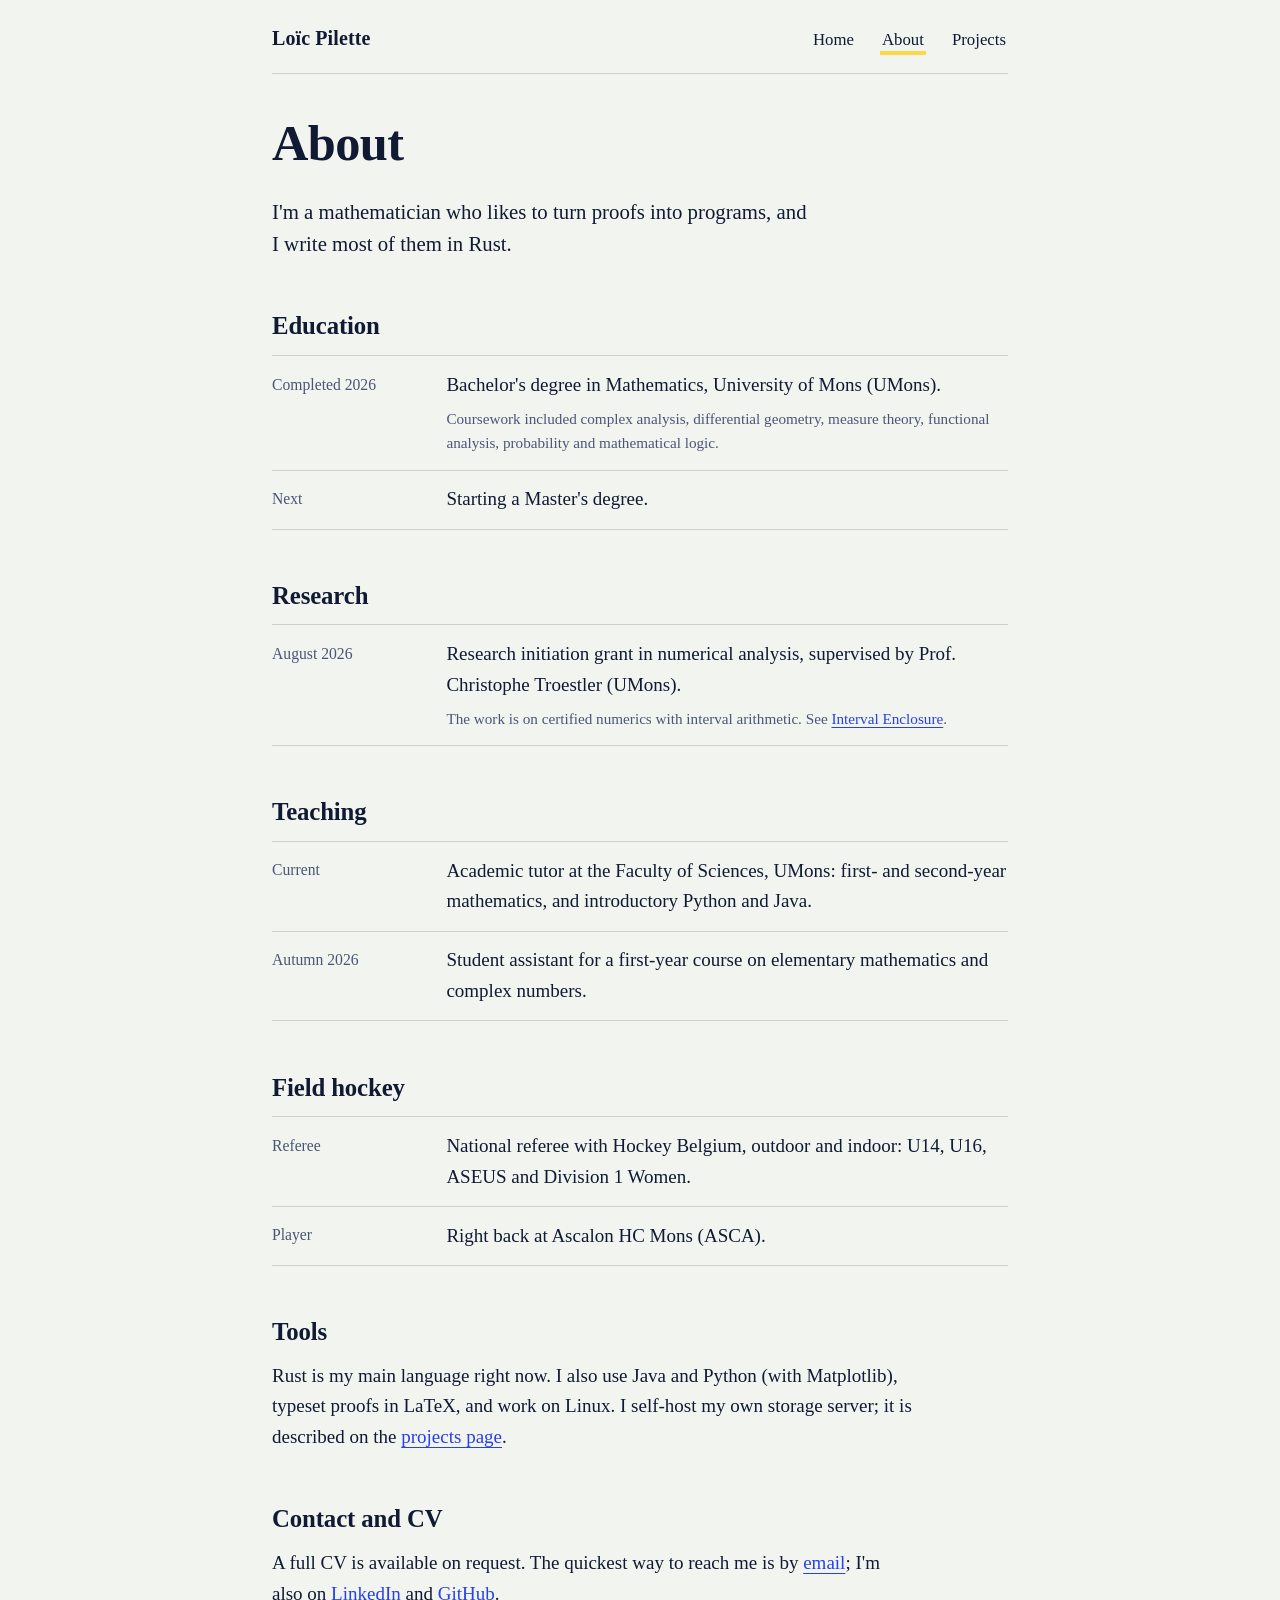
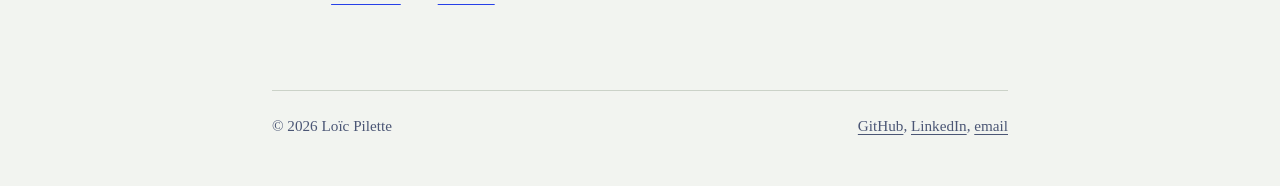
==== commit 449e1a08: "modify about" ====
--- a/about.html
+++ b/about.html
@@ -63,7 +63,7 @@
       <dl class="facts">
         <div><dt>Referee</dt>
           <dd><p>National referee with Hockey Belgium, outdoor and indoor: U14, U16, ASEUS and Division 1 Women.</p>
-              <p class="muted small">Member of the Hockey Belgium Youth Cell.</p></dd></div>
+          </dd></div>
         <div><dt>Player</dt>
           <dd>Right back at Ascalon HC Mons (ASCA).</dd></div>
       </dl>
